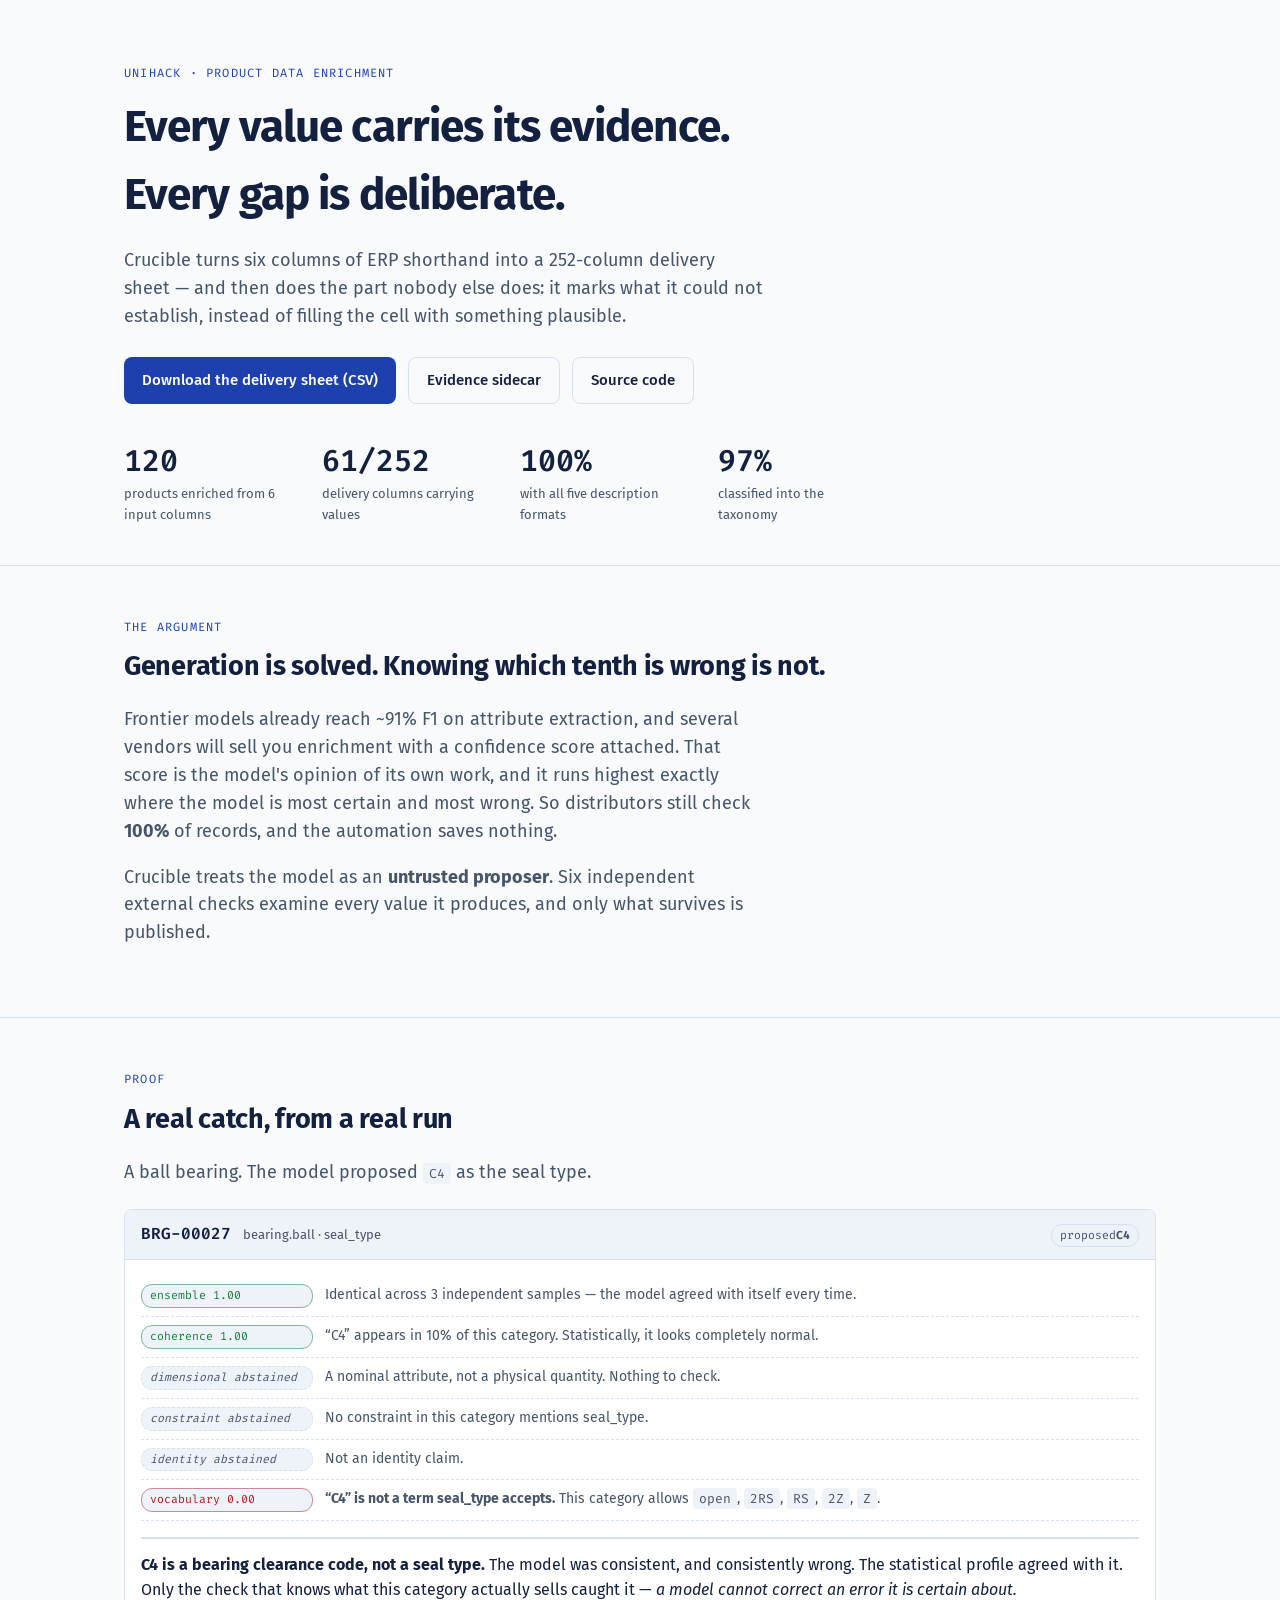
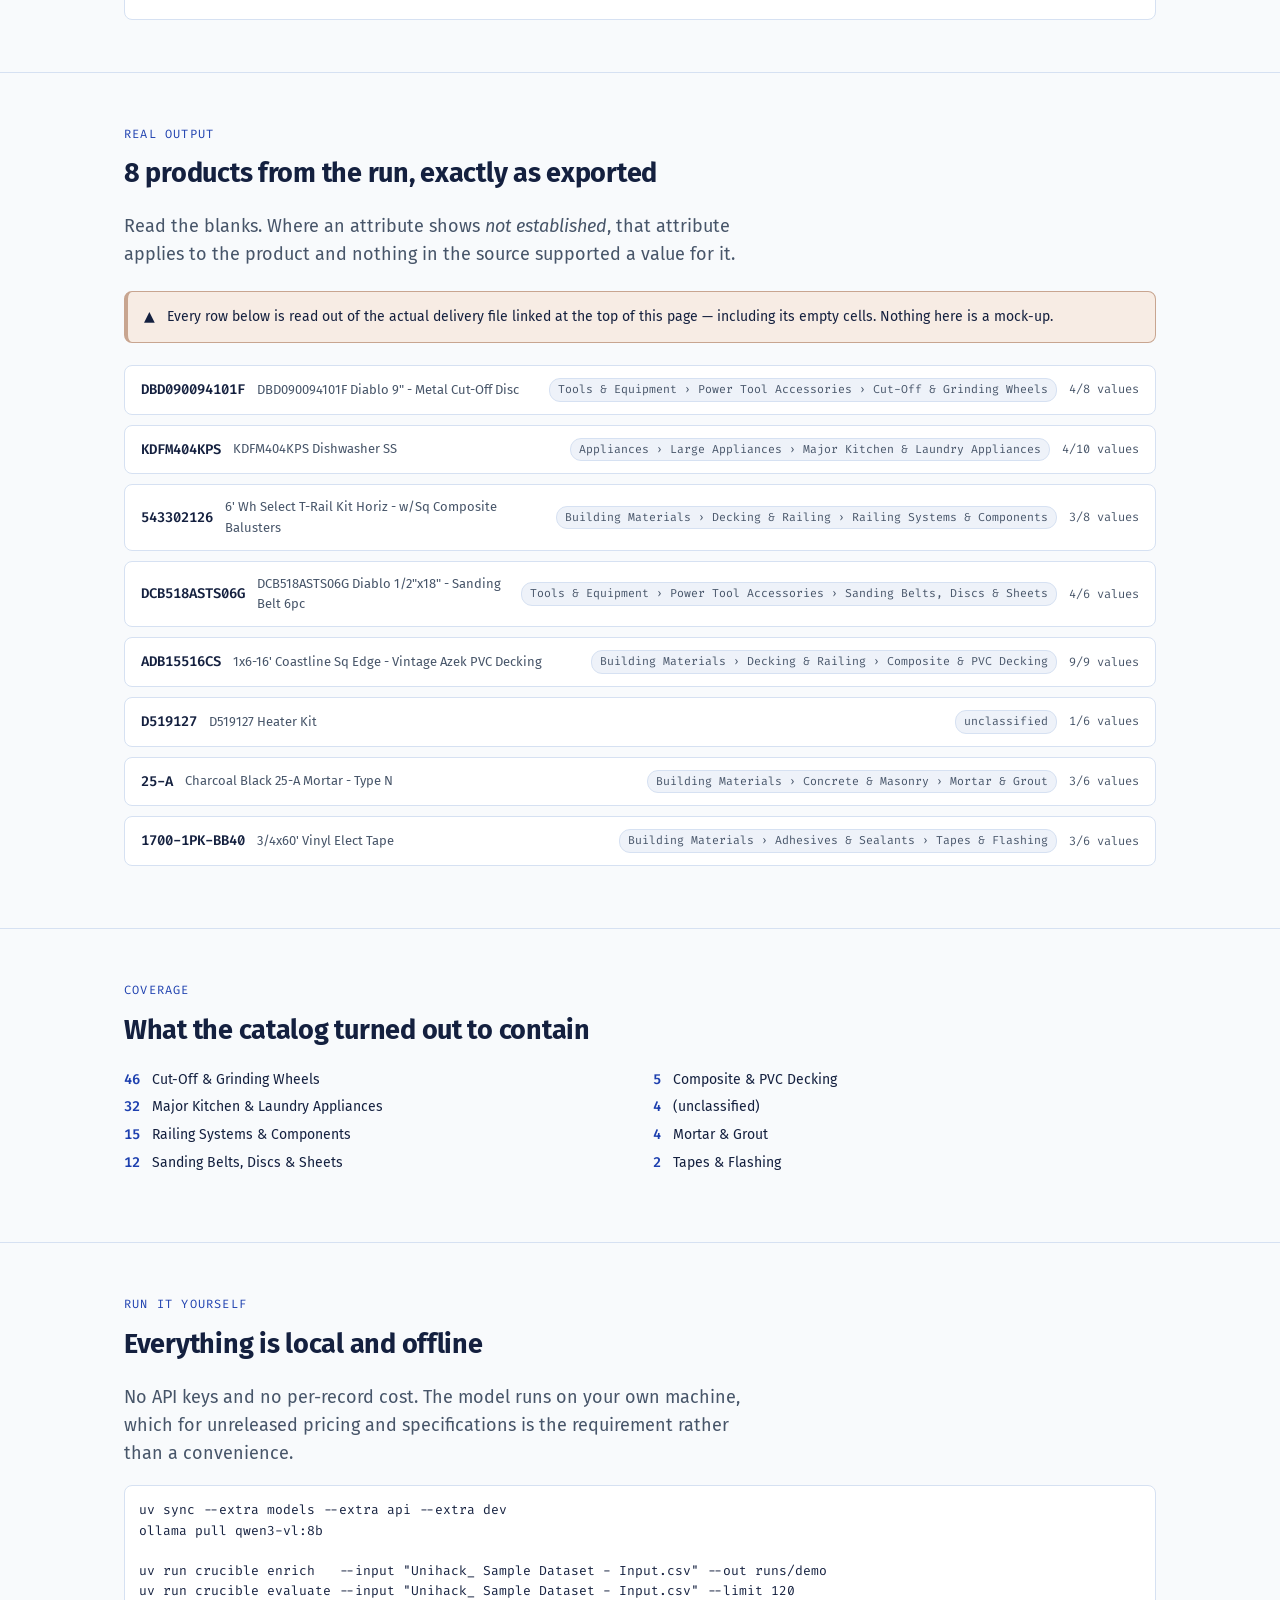
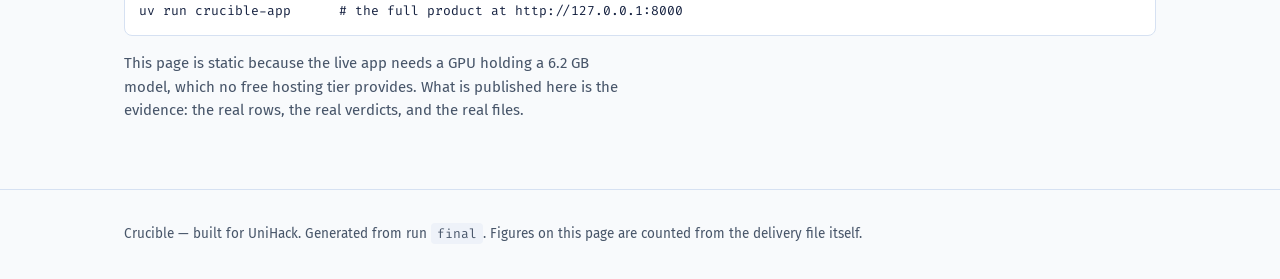
==== docs/index.html @ 03e812a8 "feat: free static publishing path, built from real output The live app cannot be hosted for free and" ====
<!doctype html>
<html lang="en">
<head>
<meta charset="utf-8" />
<meta name="viewport" content="width=device-width, initial-scale=1" />
<title>Crucible — certified product data</title>
<meta name="description" content="Six input columns to a 252-column delivery sheet, with evidence for every value and a stated reason for every gap." />
<link rel="preconnect" href="https://fonts.googleapis.com" />
<link rel="preconnect" href="https://fonts.gstatic.com" crossorigin />
<link href="https://fonts.googleapis.com/css2?family=Fira+Code:wght@400;500&family=Fira+Sans:wght@300;400;500;600;700&display=swap" rel="stylesheet" />
<style>
:root {
  --primary:#1e40af; --accent:#b45309; --bg:#f8fafc; --fg:#14203f; --card:#fff;
  --muted:#eef2f9; --muted-fg:#475569; --border:#d6e1f2; --ok:#15803d; --danger:#b91c1c;
  --sans:"Fira Sans",system-ui,sans-serif; --mono:"Fira Code",ui-monospace,monospace;
}
@media (prefers-color-scheme:dark) {
  :root { --primary:#60a5fa; --accent:#fbbf24; --bg:#0b1220; --fg:#e8eefc; --card:#131c31;
    --muted:#1a2438; --muted-fg:#9fb0cc; --border:#26334f; --ok:#4ade80; --danger:#f87171; }
}
*{box-sizing:border-box}
body{margin:0;background:var(--bg);color:var(--fg);font-family:var(--sans);line-height:1.55;-webkit-font-smoothing:antialiased}
.wrap{max-width:1080px;margin:0 auto;padding:0 24px}
h1{font-size:clamp(30px,5vw,44px);letter-spacing:-.02em;margin:0;text-wrap:balance}
h2{font-size:clamp(20px,3vw,27px);margin:0 0 12px;letter-spacing:-.01em}
.eyebrow{font-family:var(--mono);font-size:12px;letter-spacing:.1em;text-transform:uppercase;color:var(--primary);margin:0 0 10px}
.lede{font-size:18px;color:var(--muted-fg);max-width:64ch}
.mono{font-family:var(--mono)}
header{padding:64px 0 40px;border-bottom:1px solid var(--border)}
section{padding:52px 0;border-bottom:1px solid var(--border)}
.cta{display:flex;gap:12px;flex-wrap:wrap;margin-top:26px}
.btn{display:inline-flex;align-items:center;gap:8px;background:var(--primary);color:#fff;
  text-decoration:none;padding:11px 18px;border-radius:8px;font-weight:500;font-size:15px;min-height:44px}
.btn.ghost{background:transparent;color:var(--fg);border:1px solid var(--border)}
.figs{display:flex;gap:44px;flex-wrap:wrap;margin-top:34px}
.fig .n{font-family:var(--mono);font-size:30px;font-weight:600}
.fig .k{font-size:13px;color:var(--muted-fg);max-width:22ch}
.banner{display:flex;gap:12px;background:color-mix(in srgb,var(--accent) 11%,var(--card));
  border:1px solid color-mix(in srgb,var(--accent) 42%,var(--border));border-left-width:4px;
  padding:14px 16px;border-radius:8px;font-size:14px;margin:22px 0}
.proof{background:var(--card);border:1px solid var(--border);border-radius:8px;overflow:hidden}
.proof .h{padding:12px 16px;background:var(--muted);border-bottom:1px solid var(--border);
  display:flex;gap:12px;align-items:baseline;flex-wrap:wrap}
.proof .b{padding:16px}
.sig{display:grid;grid-template-columns:172px 1fr;gap:12px;padding:8px 0;
  border-bottom:1px dashed var(--border);font-size:14px;align-items:start}
.sig:last-child{border-bottom:0}
.sig .why{color:var(--muted-fg)}
.tag{display:inline-flex;font-family:var(--mono);font-size:11.5px;padding:2px 8px;border-radius:11px;
  border:1px solid var(--border);background:var(--muted);color:var(--muted-fg);white-space:nowrap}
.tag.pass{color:var(--ok);border-color:color-mix(in srgb,var(--ok) 45%,var(--border))}
.tag.fail{color:var(--danger);border-color:color-mix(in srgb,var(--danger) 45%,var(--border))}
.tag.abstain{border-style:dashed;font-style:italic}
.card{border:1px solid var(--border);border-radius:8px;background:var(--card);margin-bottom:10px}
.card summary{padding:12px 16px;cursor:pointer;display:flex;gap:12px;align-items:center;flex-wrap:wrap;list-style:none}
.card summary::-webkit-details-marker{display:none}
.card summary:hover{background:var(--muted)}
.card .sku{font-family:var(--mono);font-weight:600;font-size:14px}
.card .src{color:var(--muted-fg);font-size:13px;flex:1 1 240px}
.card .count{font-family:var(--mono);font-size:12px;color:var(--muted-fg)}
.card .body{padding:0 16px 16px}
.descs{margin-bottom:14px}
.desc{display:grid;grid-template-columns:74px 1fr 58px;gap:10px;padding:5px 0;font-size:13px;border-bottom:1px solid var(--border)}
.desc .k{color:var(--muted-fg);font-size:12px}
.desc .len{font-family:var(--mono);font-size:11px;color:var(--muted-fg);text-align:right}
table{width:100%;border-collapse:collapse;font-size:13px}
th,td{text-align:left;padding:6px 10px;border-bottom:1px solid var(--border)}
th{font-size:11px;text-transform:uppercase;letter-spacing:.05em;color:var(--muted-fg)}
.empty{color:var(--muted-fg);font-style:italic}
.empty::before{content:"— ";font-style:normal}
ul.classes{list-style:none;padding:0;columns:2;gap:26px;font-size:14px}
ul.classes li{padding:3px 0}
ul.classes .n{font-family:var(--mono);color:var(--primary);font-weight:600;margin-right:8px}
footer{padding:34px 0;color:var(--muted-fg);font-size:13.5px}
code{font-family:var(--mono);font-size:13px;background:var(--muted);padding:2px 6px;border-radius:4px}
pre{background:var(--card);border:1px solid var(--border);border-radius:8px;padding:14px;overflow-x:auto;font-family:var(--mono);font-size:13px}
@media (max-width:700px){ul.classes{columns:1} .sig{grid-template-columns:1fr}}
</style>
</head>
<body>

<header>
  <div class="wrap">
    <p class="eyebrow">UniHack · product data enrichment</p>
    <h1>Every value carries its evidence.<br />Every gap is deliberate.</h1>
    <p class="lede">
      Crucible turns six columns of ERP shorthand into a 252-column delivery sheet — and then
      does the part nobody else does: it marks what it could not establish, instead of filling
      the cell with something plausible.
    </p>
    <div class="cta">
      <a class="btn" href="delivery.csv" download>Download the delivery sheet (CSV)</a>
      <a class="btn ghost" href="evidence.csv" download>Evidence sidecar</a>
      <a class="btn ghost" href="https://github.com/paraswadkar/crucible">Source code</a>
    </div>
    <div class="figs">
      <div class="fig"><div class="n">120</div><div class="k">products enriched from 6 input columns</div></div>
      <div class="fig"><div class="n">61/252</div><div class="k">delivery columns carrying values</div></div>
      <div class="fig"><div class="n">100%</div><div class="k">with all five description formats</div></div>
      <div class="fig"><div class="n">97%</div><div class="k">classified into the taxonomy</div></div>
    </div>
  </div>
</header>

<section>
  <div class="wrap">
    <p class="eyebrow">The argument</p>
    <h2>Generation is solved. Knowing which tenth is wrong is not.</h2>
    <p class="lede">
      Frontier models already reach ~91% F1 on attribute extraction, and several vendors will
      sell you enrichment with a confidence score attached. That score is the model's opinion of
      its own work, and it runs highest exactly where the model is most certain and most wrong.
      So distributors still check <strong>100%</strong> of records, and the automation saves nothing.
    </p>
    <p class="lede" style="margin-top:14px">
      Crucible treats the model as an <strong>untrusted proposer</strong>. Six independent external
      checks examine every value it produces, and only what survives is published.
    </p>
  </div>
</section>

<section>
  <div class="wrap">
    <p class="eyebrow">Proof</p>
    <h2>A real catch, from a real run</h2>
    <p class="lede">A ball bearing. The model proposed <code>C4</code> as the seal type.</p>
    <div class="proof" style="margin-top:22px">
      <div class="h"><span class="mono" style="font-weight:600">BRG-00027</span>
        <span style="color:var(--muted-fg);font-size:13px">bearing.ball · seal_type</span>
        <span style="flex:1"></span><span class="tag">proposed <strong>C4</strong></span></div>
      <div class="b">
        <div class="sig"><span class="tag pass">ensemble 1.00</span><span class="why">Identical across 3 independent samples — the model agreed with itself every time.</span></div>
        <div class="sig"><span class="tag pass">coherence 1.00</span><span class="why">“C4” appears in 10% of this category. Statistically, it looks completely normal.</span></div>
        <div class="sig"><span class="tag abstain">dimensional abstained</span><span class="why">A nominal attribute, not a physical quantity. Nothing to check.</span></div>
        <div class="sig"><span class="tag abstain">constraint abstained</span><span class="why">No constraint in this category mentions seal_type.</span></div>
        <div class="sig"><span class="tag abstain">identity abstained</span><span class="why">Not an identity claim.</span></div>
        <div class="sig"><span class="tag fail">vocabulary 0.00</span><span class="why"><strong>“C4” is not a term seal_type accepts.</strong> This category allows <code>open</code>, <code>2RS</code>, <code>RS</code>, <code>2Z</code>, <code>Z</code>.</span></div>
        <p style="margin:16px 0 0;padding-top:14px;border-top:2px solid var(--border)">
          <strong>C4 is a bearing clearance code, not a seal type.</strong> The model was consistent,
          and consistently wrong. The statistical profile agreed with it. Only the check that knows
          what this category actually sells caught it — <em>a model cannot correct an error it is
          certain about.</em>
        </p>
      </div>
    </div>
  </div>
</section>

<section>
  <div class="wrap">
    <p class="eyebrow">Real output</p>
    <h2>8 products from the run, exactly as exported</h2>
    <p class="lede">
      Read the blanks. Where an attribute shows <em>not established</em>, that attribute applies
      to the product and nothing in the source supported a value for it.
    </p>
    <div class="banner">
      <span aria-hidden="true">▲</span>
      <div>Every row below is read out of the actual delivery file linked at the top of this
      page — including its empty cells. Nothing here is a mock-up.</div>
    </div>
    <details class="card">
  <summary>
    <span class="sku">DBD090094101F</span>
    <span class="src">DBD090094101F Diablo 9&quot; - Metal Cut-Off Disc</span>
    <span class="tag">Tools &amp; Equipment › Power Tool Accessories › Cut-Off &amp; Grinding Wheels</span>
    <span class="count">4/8 values</span>
  </summary>
  <div class="body">
    <div class="descs"><div class="desc"><span class="k">Invoice</span><span class="v">CUT-OFF WHEEL 9IN METAL CUT-OFF 1</span><span class="len">33 ch</span></div><div class="desc"><span class="k">Mobile</span><span class="v">Freud Inc, Cut-Off Wheel, DBD090094101F, 9 in Diameter, metal Application</span><span class="len">73 ch</span></div><div class="desc"><span class="k">Short</span><span class="v">DBD090094101F Cut-Off Wheel, 9 in Diameter, metal Application, Cut-Off Wheel Type, 1 Quantity</span><span class="len">93 ch</span></div><div class="desc"><span class="k">Retail</span><span class="v">Cut-Off Wheel, 9 in Diameter, metal Application, Cut-Off Wheel Type, 1 Quantity</span><span class="len">79 ch</span></div></div>
    <table><thead><tr><th>Attribute</th><th>Value</th><th>Unit</th></tr></thead>
    <tbody><tr><td>Diameter</td><td class="mono">9</td><td class="mono">in</td></tr><tr><td>Thickness</td><td class="empty" colspan="2">not established</td></tr><tr><td>Arbor Size</td><td class="empty" colspan="2">not established</td></tr><tr><td>Application</td><td class="mono">metal</td><td class="mono"></td></tr><tr><td>Wheel Type</td><td class="mono">Cut-Off</td><td class="mono"></td></tr><tr><td>Abrasive</td><td class="empty" colspan="2">not established</td></tr><tr><td>Maximum Speed</td><td class="empty" colspan="2">not established</td></tr><tr><td>Quantity</td><td class="mono">1</td><td class="mono"></td></tr></tbody></table>
  </div>
</details>
<details class="card">
  <summary>
    <span class="sku">KDFM404KPS</span>
    <span class="src">KDFM404KPS Dishwasher SS</span>
    <span class="tag">Appliances › Large Appliances › Major Kitchen &amp; Laundry Appliances</span>
    <span class="count">4/10 values</span>
  </summary>
  <div class="body">
    <div class="descs"><div class="desc"><span class="k">Invoice</span><span class="v">DISHWASHER 404CF SS</span><span class="len">19 ch</span></div><div class="desc"><span class="k">Mobile</span><span class="v">Appliance Dealers Cooperative, Dishwasher, KPS, KDFM404KPS, 404 CF Capacity</span><span class="len">75 ch</span></div><div class="desc"><span class="k">Short</span><span class="v">KPS KDFM404KPS Dishwasher, 404 CF Capacity, SS</span><span class="len">46 ch</span></div><div class="desc"><span class="k">Retail</span><span class="v">KPS Dishwasher, 404 CF Capacity, SS</span><span class="len">35 ch</span></div></div>
    <table><thead><tr><th>Attribute</th><th>Value</th><th>Unit</th></tr></thead>
    <tbody><tr><td>Product Name</td><td class="mono">dishwasher</td><td class="mono"></td></tr><tr><td>Series</td><td class="mono">KPS</td><td class="mono"></td></tr><tr><td>Capacity</td><td class="mono">404</td><td class="mono">CF</td></tr><tr><td>Voltage Rating</td><td class="empty" colspan="2">not established</td></tr><tr><td>Amperage Rating</td><td class="empty" colspan="2">not established</td></tr><tr><td>Width</td><td class="empty" colspan="2">not established</td></tr><tr><td>Mounting Type</td><td class="empty" colspan="2">not established</td></tr><tr><td>Fuel Type</td><td class="empty" colspan="2">not established</td></tr><tr><td>Sound Level</td><td class="empty" colspan="2">not established</td></tr><tr><td>Color</td><td class="mono">SS</td><td class="mono"></td></tr></tbody></table>
  </div>
</details>
<details class="card">
  <summary>
    <span class="sku">543302126</span>
    <span class="src">6&#x27; Wh Select T-Rail Kit Horiz - w/Sq Composite Balusters</span>
    <span class="tag">Building Materials › Decking &amp; Railing › Railing Systems &amp; Components</span>
    <span class="count">3/8 values</span>
  </summary>
  <div class="body">
    <div class="descs"><div class="desc"><span class="k">Invoice</span><span class="v">T-RAIL COMP KIT</span><span class="len">15 ch</span></div><div class="desc"><span class="k">Mobile</span><span class="v">U S Lumber TREX, T-Rail, 543302126, composite, kit Assembly</span><span class="len">59 ch</span></div><div class="desc"><span class="k">Short</span><span class="v">TREX 543302126 T-Rail, composite, kit Assembly</span><span class="len">46 ch</span></div><div class="desc"><span class="k">Retail</span><span class="v">T-Rail, composite, kit Assembly</span><span class="len">31 ch</span></div></div>
    <table><thead><tr><th>Attribute</th><th>Value</th><th>Unit</th></tr></thead>
    <tbody><tr><td>Product Name</td><td class="mono">T-Rail</td><td class="mono"></td></tr><tr><td>Length</td><td class="empty" colspan="2">not established</td></tr><tr><td>Height</td><td class="empty" colspan="2">not established</td></tr><tr><td>Material</td><td class="mono">composite</td><td class="mono"></td></tr><tr><td>Baluster Style</td><td class="empty" colspan="2">not established</td></tr><tr><td>Orientation</td><td class="empty" colspan="2">not established</td></tr><tr><td>Color</td><td class="empty" colspan="2">not established</td></tr><tr><td>Assembly</td><td class="mono">kit</td><td class="mono"></td></tr></tbody></table>
  </div>
</details>
<details class="card">
  <summary>
    <span class="sku">DCB518ASTS06G</span>
    <span class="src">DCB518ASTS06G Diablo 1/2&quot;x18&quot; - Sanding Belt 6pc</span>
    <span class="tag">Tools &amp; Equipment › Power Tool Accessories › Sanding Belts, Discs &amp; Sheets</span>
    <span class="count">4/6 values</span>
  </summary>
  <div class="body">
    <div class="descs"><div class="desc"><span class="k">Invoice</span><span class="v">SANDING BELT 1/2&quot;X18&quot; 6PC</span><span class="len">25 ch</span></div><div class="desc"><span class="k">Mobile</span><span class="v">Freud Inc Diablo, Sanding Belt, DCB518ASTS06G, 1/2&quot;x18&quot;, 6pc Quantity</span><span class="len">69 ch</span></div><div class="desc"><span class="k">Short</span><span class="v">Diablo DCB518ASTS06G Sanding Belt, 1/2&quot;x18&quot;, 6pc Quantity</span><span class="len">57 ch</span></div><div class="desc"><span class="k">Retail</span><span class="v">Sanding Belt, 1/2&quot;x18&quot;, 6pc Quantity</span><span class="len">36 ch</span></div></div>
    <table><thead><tr><th>Attribute</th><th>Value</th><th>Unit</th></tr></thead>
    <tbody><tr><td>Product Name</td><td class="mono">Sanding Belt</td><td class="mono"></td></tr><tr><td>Brand</td><td class="mono">Diablo</td><td class="mono"></td></tr><tr><td>Material</td><td class="empty" colspan="2">not established</td></tr><tr><td>Color</td><td class="empty" colspan="2">not established</td></tr><tr><td>Size</td><td class="mono">1/2&quot;x18&quot;</td><td class="mono"></td></tr><tr><td>Quantity</td><td class="mono">6pc</td><td class="mono"></td></tr></tbody></table>
  </div>
</details>
<details class="card">
  <summary>
    <span class="sku">ADB15516CS</span>
    <span class="src">1x6-16&#x27; Coastline Sq Edge - Vintage Azek PVC Decking</span>
    <span class="tag">Building Materials › Decking &amp; Railing › Composite &amp; PVC Decking</span>
    <span class="count">9/9 values</span>
  </summary>
  <div class="body">
    <div class="descs"><div class="desc"><span class="k">Invoice</span><span class="v">COMPOSITE DECKING 1IN 6IN 16FT PVC AZEK</span><span class="len">39 ch</span></div><div class="desc"><span class="k">Mobile</span><span class="v">Parksite TIMBERTECH, Composite Decking, ADB15516CS, 1 in Nominal Thickness</span><span class="len">74 ch</span></div><div class="desc"><span class="k">Short</span><span class="v">TIMBERTECH ADB15516CS Composite Decking, 1 in Nominal Thickness, 6 in Nominal Width, 16 ft Length, PVC</span><span class="len">102 ch</span></div><div class="desc"><span class="k">Retail</span><span class="v">Composite Decking, 1 in Nominal Thickness, 6 in Nominal Width, 16 ft Length, PVC, Sq Edge Edge Profile, Vintage</span><span class="len">111 ch</span></div></div>
    <table><thead><tr><th>Attribute</th><th>Value</th><th>Unit</th></tr></thead>
    <tbody><tr><td>Nominal Thickness</td><td class="mono">1</td><td class="mono">in</td></tr><tr><td>Nominal Width</td><td class="mono">6</td><td class="mono">in</td></tr><tr><td>Length</td><td class="mono">16</td><td class="mono">ft</td></tr><tr><td>Material</td><td class="mono">PVC</td><td class="mono"></td></tr><tr><td>Edge Profile</td><td class="mono">Sq Edge</td><td class="mono"></td></tr><tr><td>Color</td><td class="mono">Vintage</td><td class="mono"></td></tr><tr><td>Collection</td><td class="mono">Coastline</td><td class="mono"></td></tr><tr><td>Board Type</td><td class="mono">Azek</td><td class="mono"></td></tr><tr><td>Surface</td><td class="mono">Vintage</td><td class="mono"></td></tr></tbody></table>
  </div>
</details>
<details class="card">
  <summary>
    <span class="sku">D519127</span>
    <span class="src">D519127 Heater Kit</span>
    <span class="tag">unclassified</span>
    <span class="count">1/6 values</span>
  </summary>
  <div class="body">
    <div class="descs"><div class="desc"><span class="k">Invoice</span><span class="v">HEATER KIT</span><span class="len">10 ch</span></div><div class="desc"><span class="k">Mobile</span><span class="v">V &amp; V Appliance Parts Inc, Heater Kit, D519127</span><span class="len">46 ch</span></div><div class="desc"><span class="k">Short</span><span class="v">D519127 Heater Kit</span><span class="len">18 ch</span></div><div class="desc"><span class="k">Retail</span><span class="v">Heater Kit</span><span class="len">10 ch</span></div></div>
    <table><thead><tr><th>Attribute</th><th>Value</th><th>Unit</th></tr></thead>
    <tbody><tr><td>Product Name</td><td class="mono">Heater Kit</td><td class="mono"></td></tr><tr><td>Brand</td><td class="empty" colspan="2">not established</td></tr><tr><td>Material</td><td class="empty" colspan="2">not established</td></tr><tr><td>Color</td><td class="empty" colspan="2">not established</td></tr><tr><td>Size</td><td class="empty" colspan="2">not established</td></tr><tr><td>Quantity</td><td class="empty" colspan="2">not established</td></tr></tbody></table>
  </div>
</details>
<details class="card">
  <summary>
    <span class="sku">25-A</span>
    <span class="src">Charcoal Black 25-A Mortar - Type N</span>
    <span class="tag">Building Materials › Concrete &amp; Masonry › Mortar &amp; Grout</span>
    <span class="count">3/6 values</span>
  </summary>
  <div class="body">
    <div class="descs"><div class="desc"><span class="k">Invoice</span><span class="v">MORTAR 25-A</span><span class="len">11 ch</span></div><div class="desc"><span class="k">Mobile</span><span class="v">Rees Cast Stone Company, Mortar, 25-A, Charcoal Black, 25-A</span><span class="len">59 ch</span></div><div class="desc"><span class="k">Short</span><span class="v">25-A Mortar, Charcoal Black, 25-A</span><span class="len">33 ch</span></div><div class="desc"><span class="k">Retail</span><span class="v">Mortar, Charcoal Black, 25-A</span><span class="len">28 ch</span></div></div>
    <table><thead><tr><th>Attribute</th><th>Value</th><th>Unit</th></tr></thead>
    <tbody><tr><td>Product Name</td><td class="mono">Mortar</td><td class="mono"></td></tr><tr><td>Brand</td><td class="empty" colspan="2">not established</td></tr><tr><td>Material</td><td class="empty" colspan="2">not established</td></tr><tr><td>Color</td><td class="mono">Charcoal Black</td><td class="mono"></td></tr><tr><td>Size</td><td class="mono">25-A</td><td class="mono"></td></tr><tr><td>Quantity</td><td class="empty" colspan="2">not established</td></tr></tbody></table>
  </div>
</details>
<details class="card">
  <summary>
    <span class="sku">1700-1PK-BB40</span>
    <span class="src">3/4x60&#x27; Vinyl Elect Tape</span>
    <span class="tag">Building Materials › Adhesives &amp; Sealants › Tapes &amp; Flashing</span>
    <span class="count">3/6 values</span>
  </summary>
  <div class="body">
    <div class="descs"><div class="desc"><span class="k">Invoice</span><span class="v">VINYL ELECT TAPE VINYL 3/4X60&#x27;</span><span class="len">30 ch</span></div><div class="desc"><span class="k">Mobile</span><span class="v">3 M Co 3M, Vinyl Elect Tape, 1700-1PK-BB40, Vinyl, 3/4x60&#x27;</span><span class="len">58 ch</span></div><div class="desc"><span class="k">Short</span><span class="v">3M 1700-1PK-BB40 Vinyl Elect Tape, Vinyl, 3/4x60&#x27;</span><span class="len">49 ch</span></div><div class="desc"><span class="k">Retail</span><span class="v">Vinyl Elect Tape, Vinyl, 3/4x60&#x27;</span><span class="len">32 ch</span></div></div>
    <table><thead><tr><th>Attribute</th><th>Value</th><th>Unit</th></tr></thead>
    <tbody><tr><td>Product Name</td><td class="mono">Vinyl Elect Tape</td><td class="mono"></td></tr><tr><td>Brand</td><td class="empty" colspan="2">not established</td></tr><tr><td>Material</td><td class="mono">Vinyl</td><td class="mono"></td></tr><tr><td>Color</td><td class="empty" colspan="2">not established</td></tr><tr><td>Size</td><td class="mono">3/4x60&#x27;</td><td class="mono"></td></tr><tr><td>Quantity</td><td class="empty" colspan="2">not established</td></tr></tbody></table>
  </div>
</details>
  </div>
</section>

<section>
  <div class="wrap">
    <p class="eyebrow">Coverage</p>
    <h2>What the catalog turned out to contain</h2>
    <ul class="classes"><li><span class="n">46</span> Cut-Off &amp; Grinding Wheels</li><li><span class="n">32</span> Major Kitchen &amp; Laundry Appliances</li><li><span class="n">15</span> Railing Systems &amp; Components</li><li><span class="n">12</span> Sanding Belts, Discs &amp; Sheets</li><li><span class="n">5</span> Composite &amp; PVC Decking</li><li><span class="n">4</span> (unclassified)</li><li><span class="n">4</span> Mortar &amp; Grout</li><li><span class="n">2</span> Tapes &amp; Flashing</li></ul>
  </div>
</section>

<section>
  <div class="wrap">
    <p class="eyebrow">Run it yourself</p>
    <h2>Everything is local and offline</h2>
    <p class="lede">
      No API keys and no per-record cost. The model runs on your own machine, which for
      unreleased pricing and specifications is the requirement rather than a convenience.
    </p>
<pre>uv sync --extra models --extra api --extra dev
ollama pull qwen3-vl:8b

uv run crucible enrich   --input "Unihack_ Sample Dataset - Input.csv" --out runs/demo
uv run crucible evaluate --input "Unihack_ Sample Dataset - Input.csv" --limit 120
uv run crucible-app      # the full product at http://127.0.0.1:8000</pre>
    <p class="lede" style="margin-top:16px;font-size:15px">
      This page is static because the live app needs a GPU holding a 6.2 GB model, which no free
      hosting tier provides. What is published here is the evidence: the real rows, the real
      verdicts, and the real files.
    </p>
  </div>
</section>

<footer>
  <div class="wrap">
    Crucible — built for UniHack. Generated from run <code>final</code>.
    Figures on this page are counted from the delivery file itself.
  </div>
</footer>

</body>
</html>
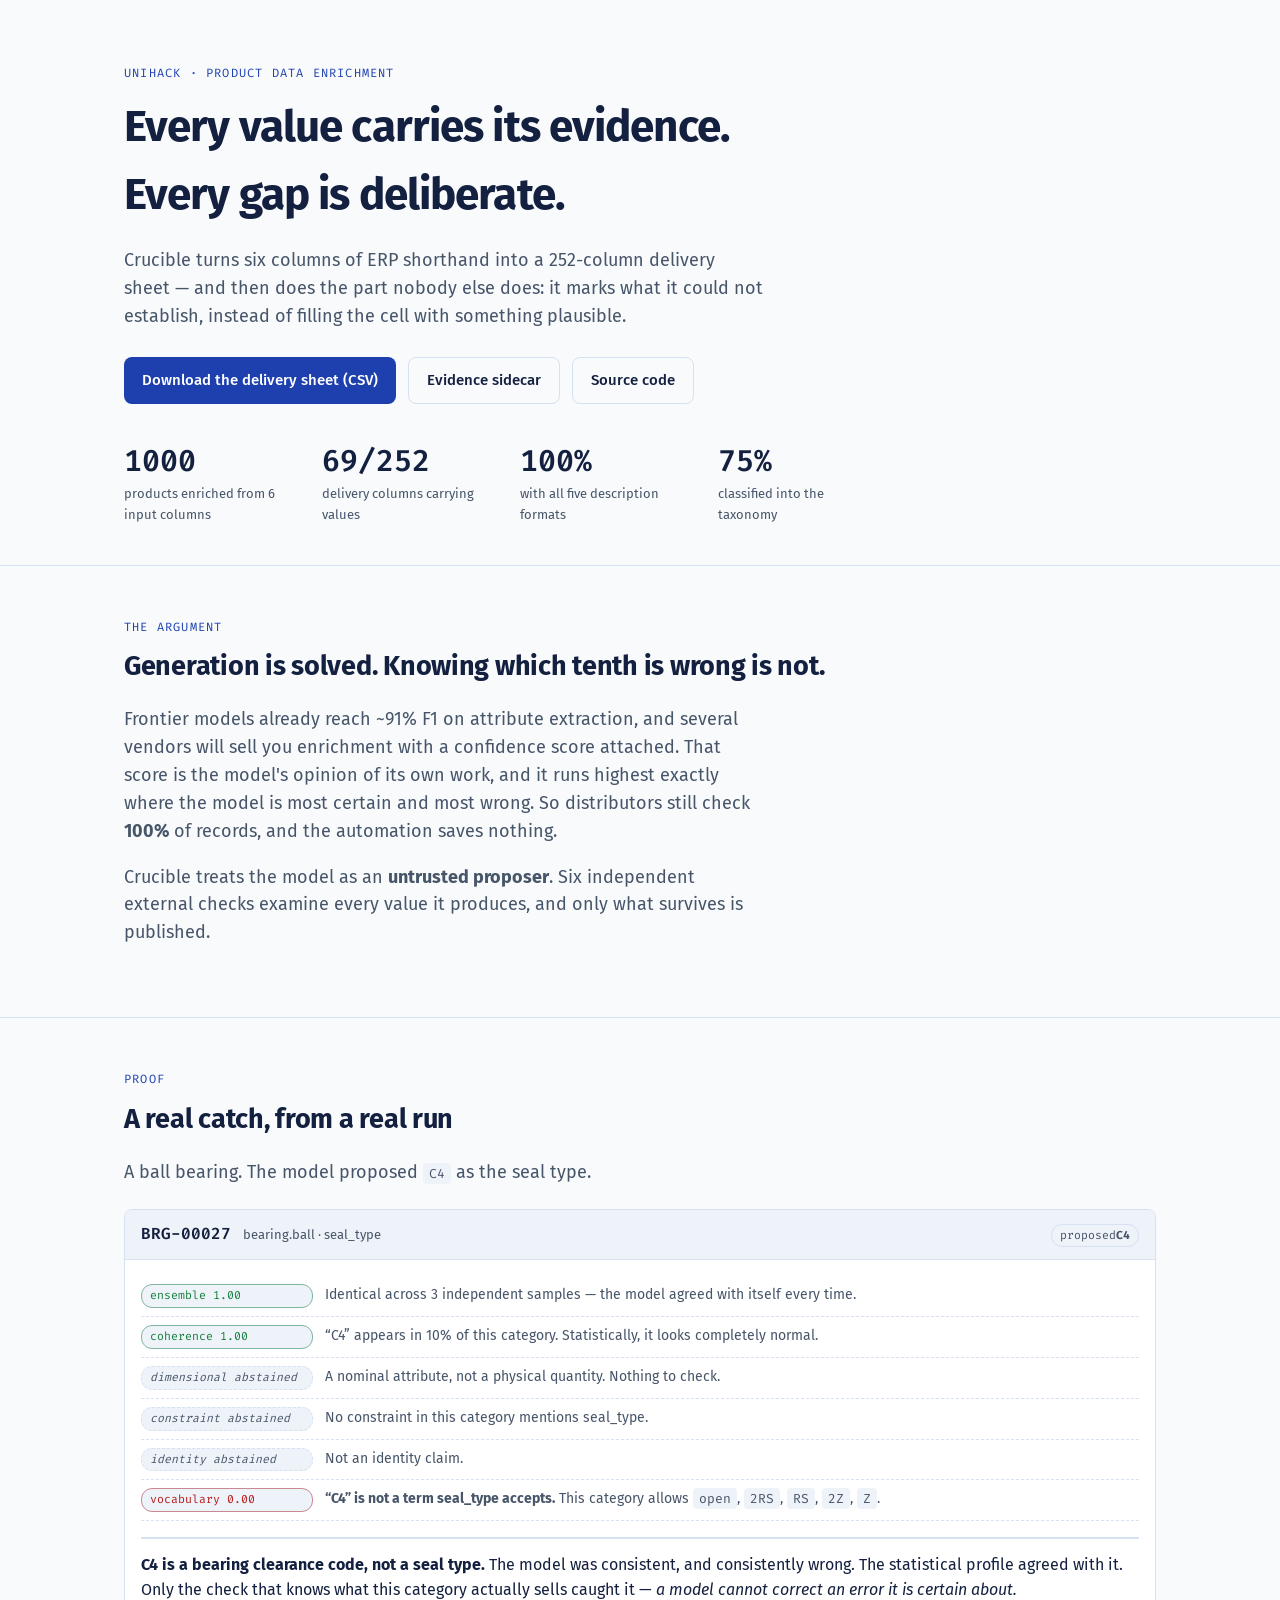
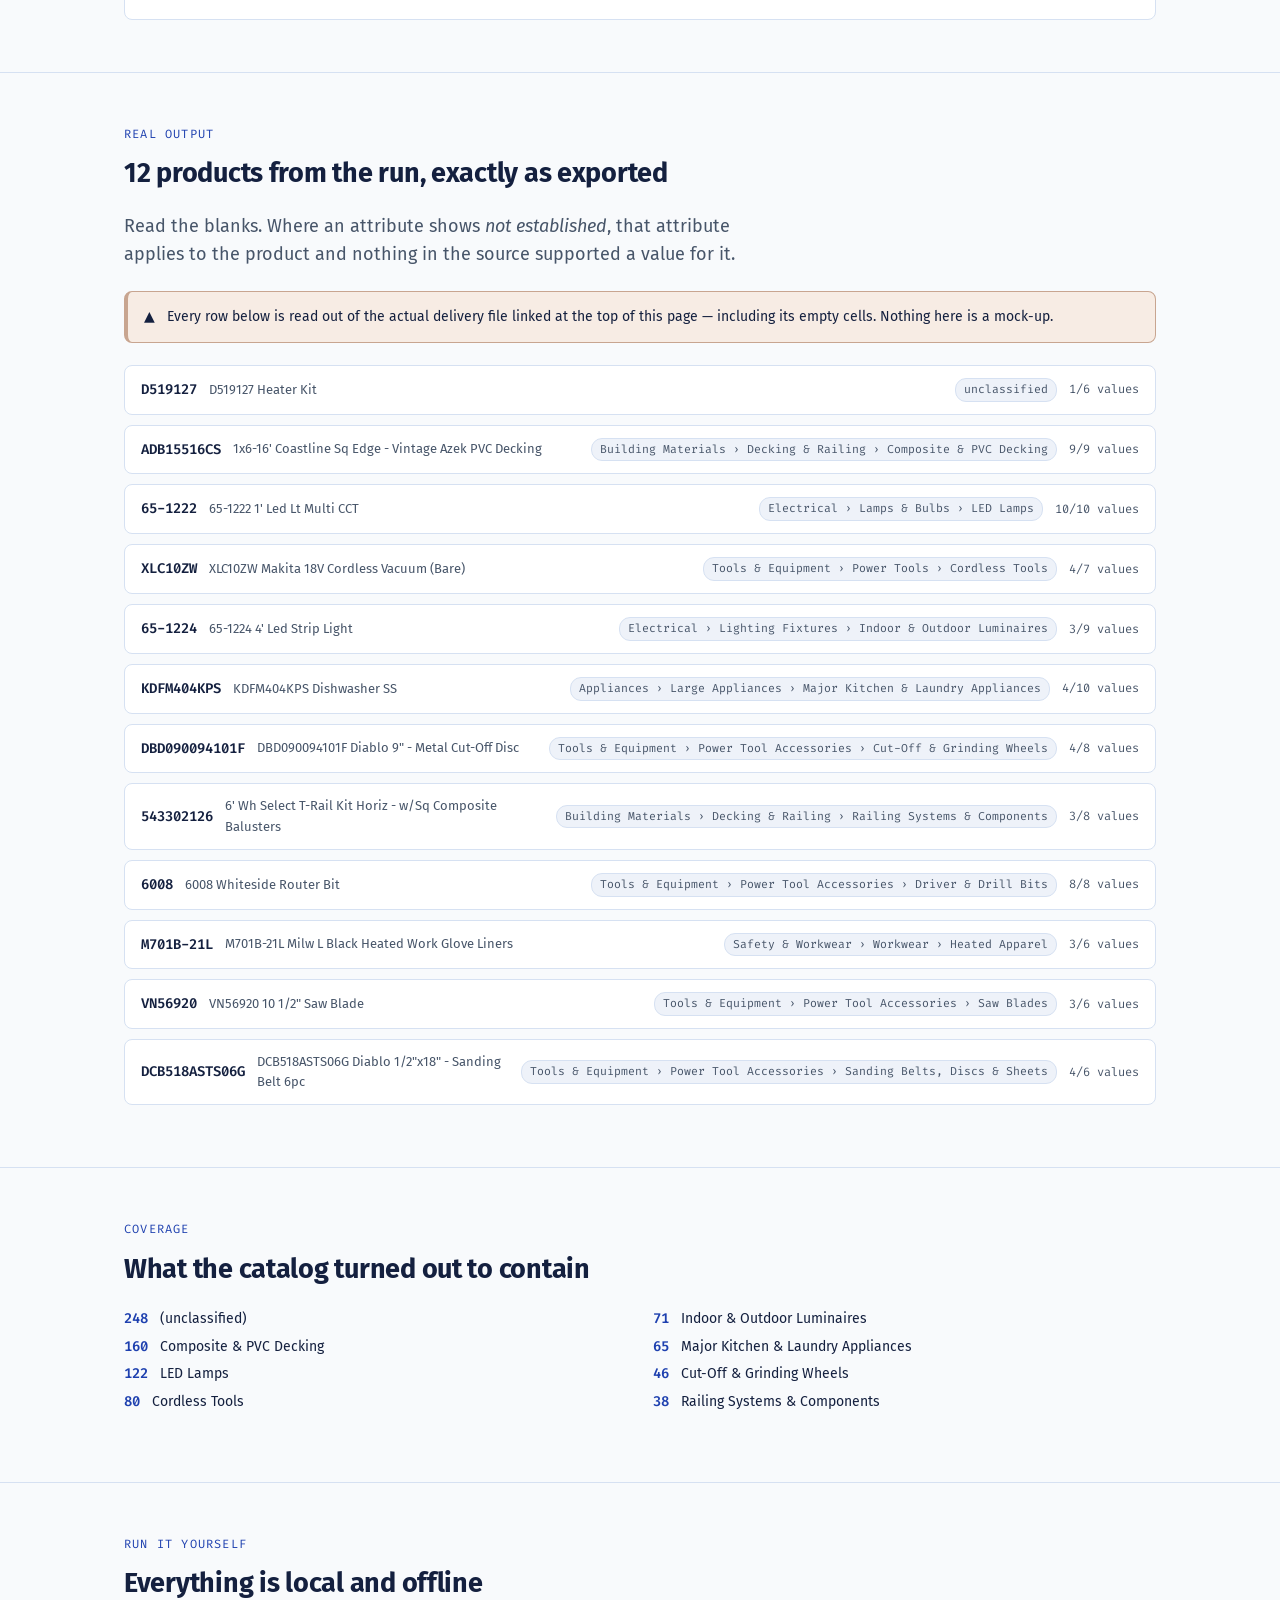
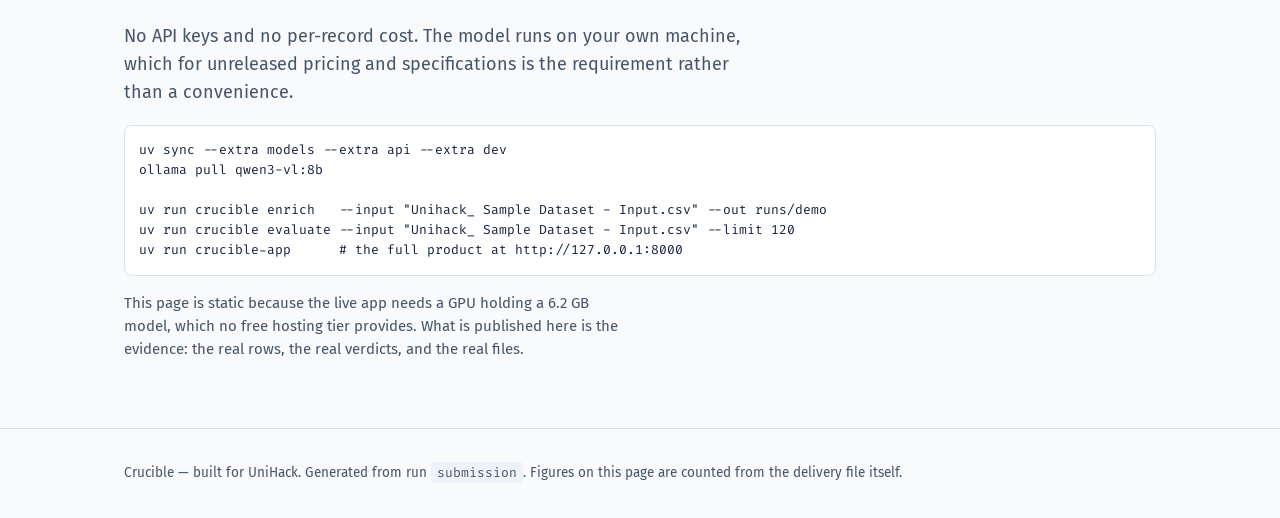
==== commit 1f3d444f: "feat: the full catalog, enriched — 1000 products and the site built from them The deliverable the br" ====
--- a/docs/index.html
+++ b/docs/index.html
@@ -91,13 +91,13 @@
     <div class="cta">
       <a class="btn" href="delivery.csv" download>Download the delivery sheet (CSV)</a>
       <a class="btn ghost" href="evidence.csv" download>Evidence sidecar</a>
-      <a class="btn ghost" href="https://github.com/paraswadkar/crucible">Source code</a>
+      <a class="btn ghost" href="https://github.com/Vishalk1604/CRUCIBLE">Source code</a>
     </div>
     <div class="figs">
-      <div class="fig"><div class="n">120</div><div class="k">products enriched from 6 input columns</div></div>
-      <div class="fig"><div class="n">61/252</div><div class="k">delivery columns carrying values</div></div>
+      <div class="fig"><div class="n">1000</div><div class="k">products enriched from 6 input columns</div></div>
+      <div class="fig"><div class="n">69/252</div><div class="k">delivery columns carrying values</div></div>
       <div class="fig"><div class="n">100%</div><div class="k">with all five description formats</div></div>
-      <div class="fig"><div class="n">97%</div><div class="k">classified into the taxonomy</div></div>
+      <div class="fig"><div class="n">75%</div><div class="k">classified into the taxonomy</div></div>
     </div>
   </div>
 </header>
@@ -149,7 +149,7 @@
 <section>
   <div class="wrap">
     <p class="eyebrow">Real output</p>
-    <h2>8 products from the run, exactly as exported</h2>
+    <h2>12 products from the run, exactly as exported</h2>
     <p class="lede">
       Read the blanks. Where an attribute shows <em>not established</em>, that attribute applies
       to the product and nothing in the source supported a value for it.
@@ -161,28 +161,93 @@
     </div>
     <details class="card">
   <summary>
+    <span class="sku">D519127</span>
+    <span class="src">D519127 Heater Kit</span>
+    <span class="tag">unclassified</span>
+    <span class="count">1/6 values</span>
+  </summary>
+  <div class="body">
+    <div class="descs"><div class="desc"><span class="k">Invoice</span><span class="v">HEATER KIT</span><span class="len">10 ch</span></div><div class="desc"><span class="k">Mobile</span><span class="v">V &amp; V Appliance Parts Inc, Heater Kit, D519127</span><span class="len">46 ch</span></div><div class="desc"><span class="k">Short</span><span class="v">D519127 Heater Kit</span><span class="len">18 ch</span></div><div class="desc"><span class="k">Retail</span><span class="v">Heater Kit</span><span class="len">10 ch</span></div></div>
+    <table><thead><tr><th>Attribute</th><th>Value</th><th>Unit</th></tr></thead>
+    <tbody><tr><td>Product Name</td><td class="mono">Heater Kit</td><td class="mono"></td></tr><tr><td>Brand</td><td class="empty" colspan="2">not established</td></tr><tr><td>Material</td><td class="empty" colspan="2">not established</td></tr><tr><td>Color</td><td class="empty" colspan="2">not established</td></tr><tr><td>Size</td><td class="empty" colspan="2">not established</td></tr><tr><td>Quantity</td><td class="empty" colspan="2">not established</td></tr></tbody></table>
+  </div>
+</details>
+<details class="card">
+  <summary>
+    <span class="sku">ADB15516CS</span>
+    <span class="src">1x6-16&#x27; Coastline Sq Edge - Vintage Azek PVC Decking</span>
+    <span class="tag">Building Materials › Decking &amp; Railing › Composite &amp; PVC Decking</span>
+    <span class="count">9/9 values</span>
+  </summary>
+  <div class="body">
+    <div class="descs"><div class="desc"><span class="k">Invoice</span><span class="v">COMPOSITE DECKING 1IN 6IN 16FT PVC AZEK</span><span class="len">39 ch</span></div><div class="desc"><span class="k">Mobile</span><span class="v">Parksite TIMBERTECH, Composite Decking, ADB15516CS, 1 in Nominal Thickness</span><span class="len">74 ch</span></div><div class="desc"><span class="k">Short</span><span class="v">TIMBERTECH ADB15516CS Composite Decking, 1 in Nominal Thickness, 6 in Nominal Width, 16 ft Length, PVC</span><span class="len">102 ch</span></div><div class="desc"><span class="k">Retail</span><span class="v">Composite Decking, 1 in Nominal Thickness, 6 in Nominal Width, 16 ft Length, PVC, square edge Edge Profile, Vintage</span><span class="len">115 ch</span></div></div>
+    <table><thead><tr><th>Attribute</th><th>Value</th><th>Unit</th></tr></thead>
+    <tbody><tr><td>Nominal Thickness</td><td class="mono">1</td><td class="mono">in</td></tr><tr><td>Nominal Width</td><td class="mono">6</td><td class="mono">in</td></tr><tr><td>Length</td><td class="mono">16</td><td class="mono">ft</td></tr><tr><td>Material</td><td class="mono">PVC</td><td class="mono"></td></tr><tr><td>Edge Profile</td><td class="mono">square edge</td><td class="mono"></td></tr><tr><td>Color</td><td class="mono">Vintage</td><td class="mono"></td></tr><tr><td>Collection</td><td class="mono">Coastline</td><td class="mono"></td></tr><tr><td>Board Type</td><td class="mono">Azek</td><td class="mono"></td></tr><tr><td>Surface</td><td class="mono">Vintage</td><td class="mono"></td></tr></tbody></table>
+  </div>
+</details>
+<details class="card">
+  <summary>
+    <span class="sku">65-1222</span>
+    <span class="src">65-1222 1&#x27; Led Lt Multi CCT</span>
+    <span class="tag">Electrical › Lamps &amp; Bulbs › LED Lamps</span>
+    <span class="count">10/10 values</span>
+  </summary>
+  <div class="body">
+    <div class="descs"><div class="desc"><span class="k">Invoice</span><span class="v">LED LAMP 65W 1222K 1FT LED LT MULTI CCT</span><span class="len">39 ch</span></div><div class="desc"><span class="k">Mobile</span><span class="v">Satco Prod Inc, LED Lamp, 65-1222, 65 W Wattage, 1222 K Color Temperature</span><span class="len">73 ch</span></div><div class="desc"><span class="k">Short</span><span class="v">65-1222 LED Lamp, 65 W Wattage, 1222 K Color Temperature, 1 ft Bulb Shape, Led Lt Base Type, Multi Light Output</span><span class="len">111 ch</span></div><div class="desc"><span class="k">Retail</span><span class="v">LED Lamp, 65 W Wattage, 1222 K Color Temperature, 1 ft Bulb Shape, Led Lt Base Type, Multi Light Output</span><span class="len">103 ch</span></div></div>
+    <table><thead><tr><th>Attribute</th><th>Value</th><th>Unit</th></tr></thead>
+    <tbody><tr><td>Wattage</td><td class="mono">65</td><td class="mono">W</td></tr><tr><td>Color Temperature</td><td class="mono">1222</td><td class="mono">K</td></tr><tr><td>Bulb Shape</td><td class="mono">1</td><td class="mono">ft</td></tr><tr><td>Base Type</td><td class="mono">Led Lt</td><td class="mono"></td></tr><tr><td>Light Output</td><td class="mono">Multi</td><td class="mono"></td></tr><tr><td>Voltage Rating</td><td class="mono">CCT</td><td class="mono"></td></tr><tr><td>Dimmable</td><td class="mono">Multi</td><td class="mono"></td></tr><tr><td>Color Rendering Index</td><td class="mono">CCT</td><td class="mono"></td></tr><tr><td>Rated Life</td><td class="mono">CCT</td><td class="mono"></td></tr><tr><td>Quantity</td><td class="mono">CCT</td><td class="mono"></td></tr></tbody></table>
+  </div>
+</details>
+<details class="card">
+  <summary>
+    <span class="sku">XLC10ZW</span>
+    <span class="src">XLC10ZW Makita 18V Cordless Vacuum (Bare)</span>
+    <span class="tag">Tools &amp; Equipment › Power Tools › Cordless Tools</span>
+    <span class="count">4/7 values</span>
+  </summary>
+  <div class="body">
+    <div class="descs"><div class="desc"><span class="k">Invoice</span><span class="v">VACUUM 18V 18V LXT</span><span class="len">18 ch</span></div><div class="desc"><span class="k">Mobile</span><span class="v">Makita Usa Inc, Vacuum, XLC10ZW, 18 V Voltage, 18V LXT Battery Platform</span><span class="len">71 ch</span></div><div class="desc"><span class="k">Short</span><span class="v">XLC10ZW Vacuum, 18 V Voltage, 18V LXT Battery Platform, bare tool Configuration</span><span class="len">79 ch</span></div><div class="desc"><span class="k">Retail</span><span class="v">Vacuum, 18 V Voltage, 18V LXT Battery Platform, bare tool Configuration</span><span class="len">71 ch</span></div></div>
+    <table><thead><tr><th>Attribute</th><th>Value</th><th>Unit</th></tr></thead>
+    <tbody><tr><td>Tool Type</td><td class="mono">vacuum</td><td class="mono"></td></tr><tr><td>Voltage</td><td class="mono">18</td><td class="mono">V</td></tr><tr><td>Battery Platform</td><td class="mono">18V LXT</td><td class="mono"></td></tr><tr><td>Configuration</td><td class="mono">bare tool</td><td class="mono"></td></tr><tr><td>Drive Size</td><td class="empty" colspan="2">not established</td></tr><tr><td>No Load Speed</td><td class="empty" colspan="2">not established</td></tr><tr><td>Motor Type</td><td class="empty" colspan="2">not established</td></tr></tbody></table>
+  </div>
+</details>
+<details class="card">
+  <summary>
+    <span class="sku">65-1224</span>
+    <span class="src">65-1224 4&#x27; Led Strip Light</span>
+    <span class="tag">Electrical › Lighting Fixtures › Indoor &amp; Outdoor Luminaires</span>
+    <span class="count">3/9 values</span>
+  </summary>
+  <div class="body">
+    <div class="descs"><div class="desc"><span class="k">Invoice</span><span class="v">LED STRIP 4FT</span><span class="len">13 ch</span></div><div class="desc"><span class="k">Mobile</span><span class="v">Satco, Led Strip, 65-1224, 4 ft Length, Strip Light Mounting Type</span><span class="len">65 ch</span></div><div class="desc"><span class="k">Short</span><span class="v">Satco 65-1224 Led Strip, 4 ft Length, Strip Light Mounting Type</span><span class="len">63 ch</span></div><div class="desc"><span class="k">Retail</span><span class="v">Led Strip, 4 ft Length, Strip Light Mounting Type</span><span class="len">49 ch</span></div></div>
+    <table><thead><tr><th>Attribute</th><th>Value</th><th>Unit</th></tr></thead>
+    <tbody><tr><td>Product Name</td><td class="mono">Led Strip</td><td class="mono"></td></tr><tr><td>Wattage</td><td class="empty" colspan="2">not established</td></tr><tr><td>Color Temperature</td><td class="empty" colspan="2">not established</td></tr><tr><td>Light Output</td><td class="empty" colspan="2">not established</td></tr><tr><td>Length</td><td class="mono">4</td><td class="mono">ft</td></tr><tr><td>Mounting Type</td><td class="mono">Strip Light</td><td class="mono"></td></tr><tr><td>Finish</td><td class="empty" colspan="2">not established</td></tr><tr><td>Location Rating</td><td class="empty" colspan="2">not established</td></tr><tr><td>Voltage Rating</td><td class="empty" colspan="2">not established</td></tr></tbody></table>
+  </div>
+</details>
+<details class="card">
+  <summary>
+    <span class="sku">KDFM404KPS</span>
+    <span class="src">KDFM404KPS Dishwasher SS</span>
+    <span class="tag">Appliances › Large Appliances › Major Kitchen &amp; Laundry Appliances</span>
+    <span class="count">4/10 values</span>
+  </summary>
+  <div class="body">
+    <div class="descs"><div class="desc"><span class="k">Invoice</span><span class="v">DISHWASHER 404CF SST</span><span class="len">20 ch</span></div><div class="desc"><span class="k">Mobile</span><span class="v">Appliance Dealers Cooperative, Dishwasher, KPS, KDFM404KPS, 404 CF Capacity</span><span class="len">75 ch</span></div><div class="desc"><span class="k">Short</span><span class="v">KPS KDFM404KPS Dishwasher, 404 CF Capacity, stainless steel</span><span class="len">59 ch</span></div><div class="desc"><span class="k">Retail</span><span class="v">KPS Dishwasher, 404 CF Capacity, stainless steel</span><span class="len">48 ch</span></div></div>
+    <table><thead><tr><th>Attribute</th><th>Value</th><th>Unit</th></tr></thead>
+    <tbody><tr><td>Product Name</td><td class="mono">dishwasher</td><td class="mono"></td></tr><tr><td>Series</td><td class="mono">KPS</td><td class="mono"></td></tr><tr><td>Capacity</td><td class="mono">404</td><td class="mono">CF</td></tr><tr><td>Voltage Rating</td><td class="empty" colspan="2">not established</td></tr><tr><td>Amperage Rating</td><td class="empty" colspan="2">not established</td></tr><tr><td>Width</td><td class="empty" colspan="2">not established</td></tr><tr><td>Mounting Type</td><td class="empty" colspan="2">not established</td></tr><tr><td>Fuel Type</td><td class="empty" colspan="2">not established</td></tr><tr><td>Sound Level</td><td class="empty" colspan="2">not established</td></tr><tr><td>Color</td><td class="mono">stainless steel</td><td class="mono"></td></tr></tbody></table>
+  </div>
+</details>
+<details class="card">
+  <summary>
     <span class="sku">DBD090094101F</span>
     <span class="src">DBD090094101F Diablo 9&quot; - Metal Cut-Off Disc</span>
     <span class="tag">Tools &amp; Equipment › Power Tool Accessories › Cut-Off &amp; Grinding Wheels</span>
     <span class="count">4/8 values</span>
   </summary>
   <div class="body">
-    <div class="descs"><div class="desc"><span class="k">Invoice</span><span class="v">CUT-OFF WHEEL 9IN METAL CUT-OFF 1</span><span class="len">33 ch</span></div><div class="desc"><span class="k">Mobile</span><span class="v">Freud Inc, Cut-Off Wheel, DBD090094101F, 9 in Diameter, metal Application</span><span class="len">73 ch</span></div><div class="desc"><span class="k">Short</span><span class="v">DBD090094101F Cut-Off Wheel, 9 in Diameter, metal Application, Cut-Off Wheel Type, 1 Quantity</span><span class="len">93 ch</span></div><div class="desc"><span class="k">Retail</span><span class="v">Cut-Off Wheel, 9 in Diameter, metal Application, Cut-Off Wheel Type, 1 Quantity</span><span class="len">79 ch</span></div></div>
-    <table><thead><tr><th>Attribute</th><th>Value</th><th>Unit</th></tr></thead>
-    <tbody><tr><td>Diameter</td><td class="mono">9</td><td class="mono">in</td></tr><tr><td>Thickness</td><td class="empty" colspan="2">not established</td></tr><tr><td>Arbor Size</td><td class="empty" colspan="2">not established</td></tr><tr><td>Application</td><td class="mono">metal</td><td class="mono"></td></tr><tr><td>Wheel Type</td><td class="mono">Cut-Off</td><td class="mono"></td></tr><tr><td>Abrasive</td><td class="empty" colspan="2">not established</td></tr><tr><td>Maximum Speed</td><td class="empty" colspan="2">not established</td></tr><tr><td>Quantity</td><td class="mono">1</td><td class="mono"></td></tr></tbody></table>
-  </div>
-</details>
-<details class="card">
-  <summary>
-    <span class="sku">KDFM404KPS</span>
-    <span class="src">KDFM404KPS Dishwasher SS</span>
-    <span class="tag">Appliances › Large Appliances › Major Kitchen &amp; Laundry Appliances</span>
-    <span class="count">4/10 values</span>
-  </summary>
-  <div class="body">
-    <div class="descs"><div class="desc"><span class="k">Invoice</span><span class="v">DISHWASHER 404CF SS</span><span class="len">19 ch</span></div><div class="desc"><span class="k">Mobile</span><span class="v">Appliance Dealers Cooperative, Dishwasher, KPS, KDFM404KPS, 404 CF Capacity</span><span class="len">75 ch</span></div><div class="desc"><span class="k">Short</span><span class="v">KPS KDFM404KPS Dishwasher, 404 CF Capacity, SS</span><span class="len">46 ch</span></div><div class="desc"><span class="k">Retail</span><span class="v">KPS Dishwasher, 404 CF Capacity, SS</span><span class="len">35 ch</span></div></div>
-    <table><thead><tr><th>Attribute</th><th>Value</th><th>Unit</th></tr></thead>
-    <tbody><tr><td>Product Name</td><td class="mono">dishwasher</td><td class="mono"></td></tr><tr><td>Series</td><td class="mono">KPS</td><td class="mono"></td></tr><tr><td>Capacity</td><td class="mono">404</td><td class="mono">CF</td></tr><tr><td>Voltage Rating</td><td class="empty" colspan="2">not established</td></tr><tr><td>Amperage Rating</td><td class="empty" colspan="2">not established</td></tr><tr><td>Width</td><td class="empty" colspan="2">not established</td></tr><tr><td>Mounting Type</td><td class="empty" colspan="2">not established</td></tr><tr><td>Fuel Type</td><td class="empty" colspan="2">not established</td></tr><tr><td>Sound Level</td><td class="empty" colspan="2">not established</td></tr><tr><td>Color</td><td class="mono">SS</td><td class="mono"></td></tr></tbody></table>
+    <div class="descs"><div class="desc"><span class="k">Invoice</span><span class="v">CUT-OFF WHEEL 9IN METAL CUT-OFF 1</span><span class="len">33 ch</span></div><div class="desc"><span class="k">Mobile</span><span class="v">Freud Inc, Cut-Off Wheel, DBD090094101F, 9 in Diameter, metal Application</span><span class="len">73 ch</span></div><div class="desc"><span class="k">Short</span><span class="v">DBD090094101F Cut-Off Wheel, 9 in Diameter, metal Application, cut-off Wheel Type, 1 Quantity</span><span class="len">93 ch</span></div><div class="desc"><span class="k">Retail</span><span class="v">Cut-Off Wheel, 9 in Diameter, metal Application, cut-off Wheel Type, 1 Quantity</span><span class="len">79 ch</span></div></div>
+    <table><thead><tr><th>Attribute</th><th>Value</th><th>Unit</th></tr></thead>
+    <tbody><tr><td>Diameter</td><td class="mono">9</td><td class="mono">in</td></tr><tr><td>Thickness</td><td class="empty" colspan="2">not established</td></tr><tr><td>Arbor Size</td><td class="empty" colspan="2">not established</td></tr><tr><td>Application</td><td class="mono">metal</td><td class="mono"></td></tr><tr><td>Wheel Type</td><td class="mono">cut-off</td><td class="mono"></td></tr><tr><td>Abrasive</td><td class="empty" colspan="2">not established</td></tr><tr><td>Maximum Speed</td><td class="empty" colspan="2">not established</td></tr><tr><td>Quantity</td><td class="mono">1</td><td class="mono"></td></tr></tbody></table>
   </div>
 </details>
 <details class="card">
@@ -200,6 +265,45 @@
 </details>
 <details class="card">
   <summary>
+    <span class="sku">6008</span>
+    <span class="src">6008 Whiteside Router Bit</span>
+    <span class="tag">Tools &amp; Equipment › Power Tool Accessories › Driver &amp; Drill Bits</span>
+    <span class="count">8/8 values</span>
+  </summary>
+  <div class="body">
+    <div class="descs"><div class="desc"><span class="k">Invoice</span><span class="v">ROUTER BIT 6008 6008 6008IN 6008IN 6008</span><span class="len">39 ch</span></div><div class="desc"><span class="k">Mobile</span><span class="v">Whiteside Machine &amp; Repair Co, Router Bit, 6008, 6008 Drive Type</span><span class="len">64 ch</span></div><div class="desc"><span class="k">Short</span><span class="v">6008 Router Bit, 6008 Drive Type, 6008 Drive Size, 6008 in Length, 6008 in Shank Size, Whiteside, 6008 Impact Rated</span><span class="len">115 ch</span></div><div class="desc"><span class="k">Retail</span><span class="v">Router Bit, 6008 Drive Type, 6008 Drive Size, 6008 in Length, 6008 in Shank Size, Whiteside, 6008 Impact Rated</span><span class="len">110 ch</span></div></div>
+    <table><thead><tr><th>Attribute</th><th>Value</th><th>Unit</th></tr></thead>
+    <tbody><tr><td>Product Name</td><td class="mono">Router Bit</td><td class="mono"></td></tr><tr><td>Drive Type</td><td class="mono">6008</td><td class="mono"></td></tr><tr><td>Drive Size</td><td class="mono">6008</td><td class="mono"></td></tr><tr><td>Length</td><td class="mono">6008</td><td class="mono">in</td></tr><tr><td>Shank Size</td><td class="mono">6008</td><td class="mono">in</td></tr><tr><td>Material</td><td class="mono">Whiteside</td><td class="mono"></td></tr><tr><td>Impact Rated</td><td class="mono">6008</td><td class="mono"></td></tr><tr><td>Quantity</td><td class="mono">6008</td><td class="mono"></td></tr></tbody></table>
+  </div>
+</details>
+<details class="card">
+  <summary>
+    <span class="sku">M701B-21L</span>
+    <span class="src">M701B-21L Milw L Black Heated Work Glove Liners</span>
+    <span class="tag">Safety &amp; Workwear › Workwear › Heated Apparel</span>
+    <span class="count">3/6 values</span>
+  </summary>
+  <div class="body">
+    <div class="descs"><div class="desc"><span class="k">Invoice</span><span class="v">HEATED WORK GLOVE LINERS BLK</span><span class="len">28 ch</span></div><div class="desc"><span class="k">Mobile</span><span class="v">Milwaukee Accessory Milw, Heated Work Glove Liners, M701B-21L</span><span class="len">61 ch</span></div><div class="desc"><span class="k">Short</span><span class="v">Milw M701B-21L Heated Work Glove Liners, Black</span><span class="len">46 ch</span></div><div class="desc"><span class="k">Retail</span><span class="v">Heated Work Glove Liners, Black</span><span class="len">31 ch</span></div></div>
+    <table><thead><tr><th>Attribute</th><th>Value</th><th>Unit</th></tr></thead>
+    <tbody><tr><td>Product Name</td><td class="mono">Heated Work Glove Liners</td><td class="mono"></td></tr><tr><td>Brand</td><td class="mono">Milw</td><td class="mono"></td></tr><tr><td>Material</td><td class="empty" colspan="2">not established</td></tr><tr><td>Color</td><td class="mono">Black</td><td class="mono"></td></tr><tr><td>Size</td><td class="empty" colspan="2">not established</td></tr><tr><td>Quantity</td><td class="empty" colspan="2">not established</td></tr></tbody></table>
+  </div>
+</details>
+<details class="card">
+  <summary>
+    <span class="sku">VN56920</span>
+    <span class="src">VN56920 10 1/2&quot; Saw Blade</span>
+    <span class="tag">Tools &amp; Equipment › Power Tool Accessories › Saw Blades</span>
+    <span class="count">3/6 values</span>
+  </summary>
+  <div class="body">
+    <div class="descs"><div class="desc"><span class="k">Invoice</span><span class="v">SAW BLADE 10 1/2IN</span><span class="len">18 ch</span></div><div class="desc"><span class="k">Mobile</span><span class="v">Marshalltown Trowel VN56920, Saw Blade, VN56920, 10 1/2 in</span><span class="len">58 ch</span></div><div class="desc"><span class="k">Short</span><span class="v">VN56920 VN56920 Saw Blade, 10 1/2 in</span><span class="len">36 ch</span></div><div class="desc"><span class="k">Retail</span><span class="v">Saw Blade, 10 1/2 in</span><span class="len">20 ch</span></div></div>
+    <table><thead><tr><th>Attribute</th><th>Value</th><th>Unit</th></tr></thead>
+    <tbody><tr><td>Product Name</td><td class="mono">Saw Blade</td><td class="mono"></td></tr><tr><td>Brand</td><td class="mono">VN56920</td><td class="mono"></td></tr><tr><td>Material</td><td class="empty" colspan="2">not established</td></tr><tr><td>Color</td><td class="empty" colspan="2">not established</td></tr><tr><td>Size</td><td class="mono">10 1/2</td><td class="mono">in</td></tr><tr><td>Quantity</td><td class="empty" colspan="2">not established</td></tr></tbody></table>
+  </div>
+</details>
+<details class="card">
+  <summary>
     <span class="sku">DCB518ASTS06G</span>
     <span class="src">DCB518ASTS06G Diablo 1/2&quot;x18&quot; - Sanding Belt 6pc</span>
     <span class="tag">Tools &amp; Equipment › Power Tool Accessories › Sanding Belts, Discs &amp; Sheets</span>
@@ -211,58 +315,6 @@
     <tbody><tr><td>Product Name</td><td class="mono">Sanding Belt</td><td class="mono"></td></tr><tr><td>Brand</td><td class="mono">Diablo</td><td class="mono"></td></tr><tr><td>Material</td><td class="empty" colspan="2">not established</td></tr><tr><td>Color</td><td class="empty" colspan="2">not established</td></tr><tr><td>Size</td><td class="mono">1/2&quot;x18&quot;</td><td class="mono"></td></tr><tr><td>Quantity</td><td class="mono">6pc</td><td class="mono"></td></tr></tbody></table>
   </div>
 </details>
-<details class="card">
-  <summary>
-    <span class="sku">ADB15516CS</span>
-    <span class="src">1x6-16&#x27; Coastline Sq Edge - Vintage Azek PVC Decking</span>
-    <span class="tag">Building Materials › Decking &amp; Railing › Composite &amp; PVC Decking</span>
-    <span class="count">9/9 values</span>
-  </summary>
-  <div class="body">
-    <div class="descs"><div class="desc"><span class="k">Invoice</span><span class="v">COMPOSITE DECKING 1IN 6IN 16FT PVC AZEK</span><span class="len">39 ch</span></div><div class="desc"><span class="k">Mobile</span><span class="v">Parksite TIMBERTECH, Composite Decking, ADB15516CS, 1 in Nominal Thickness</span><span class="len">74 ch</span></div><div class="desc"><span class="k">Short</span><span class="v">TIMBERTECH ADB15516CS Composite Decking, 1 in Nominal Thickness, 6 in Nominal Width, 16 ft Length, PVC</span><span class="len">102 ch</span></div><div class="desc"><span class="k">Retail</span><span class="v">Composite Decking, 1 in Nominal Thickness, 6 in Nominal Width, 16 ft Length, PVC, Sq Edge Edge Profile, Vintage</span><span class="len">111 ch</span></div></div>
-    <table><thead><tr><th>Attribute</th><th>Value</th><th>Unit</th></tr></thead>
-    <tbody><tr><td>Nominal Thickness</td><td class="mono">1</td><td class="mono">in</td></tr><tr><td>Nominal Width</td><td class="mono">6</td><td class="mono">in</td></tr><tr><td>Length</td><td class="mono">16</td><td class="mono">ft</td></tr><tr><td>Material</td><td class="mono">PVC</td><td class="mono"></td></tr><tr><td>Edge Profile</td><td class="mono">Sq Edge</td><td class="mono"></td></tr><tr><td>Color</td><td class="mono">Vintage</td><td class="mono"></td></tr><tr><td>Collection</td><td class="mono">Coastline</td><td class="mono"></td></tr><tr><td>Board Type</td><td class="mono">Azek</td><td class="mono"></td></tr><tr><td>Surface</td><td class="mono">Vintage</td><td class="mono"></td></tr></tbody></table>
-  </div>
-</details>
-<details class="card">
-  <summary>
-    <span class="sku">D519127</span>
-    <span class="src">D519127 Heater Kit</span>
-    <span class="tag">unclassified</span>
-    <span class="count">1/6 values</span>
-  </summary>
-  <div class="body">
-    <div class="descs"><div class="desc"><span class="k">Invoice</span><span class="v">HEATER KIT</span><span class="len">10 ch</span></div><div class="desc"><span class="k">Mobile</span><span class="v">V &amp; V Appliance Parts Inc, Heater Kit, D519127</span><span class="len">46 ch</span></div><div class="desc"><span class="k">Short</span><span class="v">D519127 Heater Kit</span><span class="len">18 ch</span></div><div class="desc"><span class="k">Retail</span><span class="v">Heater Kit</span><span class="len">10 ch</span></div></div>
-    <table><thead><tr><th>Attribute</th><th>Value</th><th>Unit</th></tr></thead>
-    <tbody><tr><td>Product Name</td><td class="mono">Heater Kit</td><td class="mono"></td></tr><tr><td>Brand</td><td class="empty" colspan="2">not established</td></tr><tr><td>Material</td><td class="empty" colspan="2">not established</td></tr><tr><td>Color</td><td class="empty" colspan="2">not established</td></tr><tr><td>Size</td><td class="empty" colspan="2">not established</td></tr><tr><td>Quantity</td><td class="empty" colspan="2">not established</td></tr></tbody></table>
-  </div>
-</details>
-<details class="card">
-  <summary>
-    <span class="sku">25-A</span>
-    <span class="src">Charcoal Black 25-A Mortar - Type N</span>
-    <span class="tag">Building Materials › Concrete &amp; Masonry › Mortar &amp; Grout</span>
-    <span class="count">3/6 values</span>
-  </summary>
-  <div class="body">
-    <div class="descs"><div class="desc"><span class="k">Invoice</span><span class="v">MORTAR 25-A</span><span class="len">11 ch</span></div><div class="desc"><span class="k">Mobile</span><span class="v">Rees Cast Stone Company, Mortar, 25-A, Charcoal Black, 25-A</span><span class="len">59 ch</span></div><div class="desc"><span class="k">Short</span><span class="v">25-A Mortar, Charcoal Black, 25-A</span><span class="len">33 ch</span></div><div class="desc"><span class="k">Retail</span><span class="v">Mortar, Charcoal Black, 25-A</span><span class="len">28 ch</span></div></div>
-    <table><thead><tr><th>Attribute</th><th>Value</th><th>Unit</th></tr></thead>
-    <tbody><tr><td>Product Name</td><td class="mono">Mortar</td><td class="mono"></td></tr><tr><td>Brand</td><td class="empty" colspan="2">not established</td></tr><tr><td>Material</td><td class="empty" colspan="2">not established</td></tr><tr><td>Color</td><td class="mono">Charcoal Black</td><td class="mono"></td></tr><tr><td>Size</td><td class="mono">25-A</td><td class="mono"></td></tr><tr><td>Quantity</td><td class="empty" colspan="2">not established</td></tr></tbody></table>
-  </div>
-</details>
-<details class="card">
-  <summary>
-    <span class="sku">1700-1PK-BB40</span>
-    <span class="src">3/4x60&#x27; Vinyl Elect Tape</span>
-    <span class="tag">Building Materials › Adhesives &amp; Sealants › Tapes &amp; Flashing</span>
-    <span class="count">3/6 values</span>
-  </summary>
-  <div class="body">
-    <div class="descs"><div class="desc"><span class="k">Invoice</span><span class="v">VINYL ELECT TAPE VINYL 3/4X60&#x27;</span><span class="len">30 ch</span></div><div class="desc"><span class="k">Mobile</span><span class="v">3 M Co 3M, Vinyl Elect Tape, 1700-1PK-BB40, Vinyl, 3/4x60&#x27;</span><span class="len">58 ch</span></div><div class="desc"><span class="k">Short</span><span class="v">3M 1700-1PK-BB40 Vinyl Elect Tape, Vinyl, 3/4x60&#x27;</span><span class="len">49 ch</span></div><div class="desc"><span class="k">Retail</span><span class="v">Vinyl Elect Tape, Vinyl, 3/4x60&#x27;</span><span class="len">32 ch</span></div></div>
-    <table><thead><tr><th>Attribute</th><th>Value</th><th>Unit</th></tr></thead>
-    <tbody><tr><td>Product Name</td><td class="mono">Vinyl Elect Tape</td><td class="mono"></td></tr><tr><td>Brand</td><td class="empty" colspan="2">not established</td></tr><tr><td>Material</td><td class="mono">Vinyl</td><td class="mono"></td></tr><tr><td>Color</td><td class="empty" colspan="2">not established</td></tr><tr><td>Size</td><td class="mono">3/4x60&#x27;</td><td class="mono"></td></tr><tr><td>Quantity</td><td class="empty" colspan="2">not established</td></tr></tbody></table>
-  </div>
-</details>
   </div>
 </section>
 
@@ -270,7 +322,7 @@
   <div class="wrap">
     <p class="eyebrow">Coverage</p>
     <h2>What the catalog turned out to contain</h2>
-    <ul class="classes"><li><span class="n">46</span> Cut-Off &amp; Grinding Wheels</li><li><span class="n">32</span> Major Kitchen &amp; Laundry Appliances</li><li><span class="n">15</span> Railing Systems &amp; Components</li><li><span class="n">12</span> Sanding Belts, Discs &amp; Sheets</li><li><span class="n">5</span> Composite &amp; PVC Decking</li><li><span class="n">4</span> (unclassified)</li><li><span class="n">4</span> Mortar &amp; Grout</li><li><span class="n">2</span> Tapes &amp; Flashing</li></ul>
+    <ul class="classes"><li><span class="n">248</span> (unclassified)</li><li><span class="n">160</span> Composite &amp; PVC Decking</li><li><span class="n">122</span> LED Lamps</li><li><span class="n">80</span> Cordless Tools</li><li><span class="n">71</span> Indoor &amp; Outdoor Luminaires</li><li><span class="n">65</span> Major Kitchen &amp; Laundry Appliances</li><li><span class="n">46</span> Cut-Off &amp; Grinding Wheels</li><li><span class="n">38</span> Railing Systems &amp; Components</li></ul>
   </div>
 </section>
 
@@ -298,7 +350,7 @@
 
 <footer>
   <div class="wrap">
-    Crucible — built for UniHack. Generated from run <code>final</code>.
+    Crucible — built for UniHack. Generated from run <code>submission</code>.
     Figures on this page are counted from the delivery file itself.
   </div>
 </footer>
